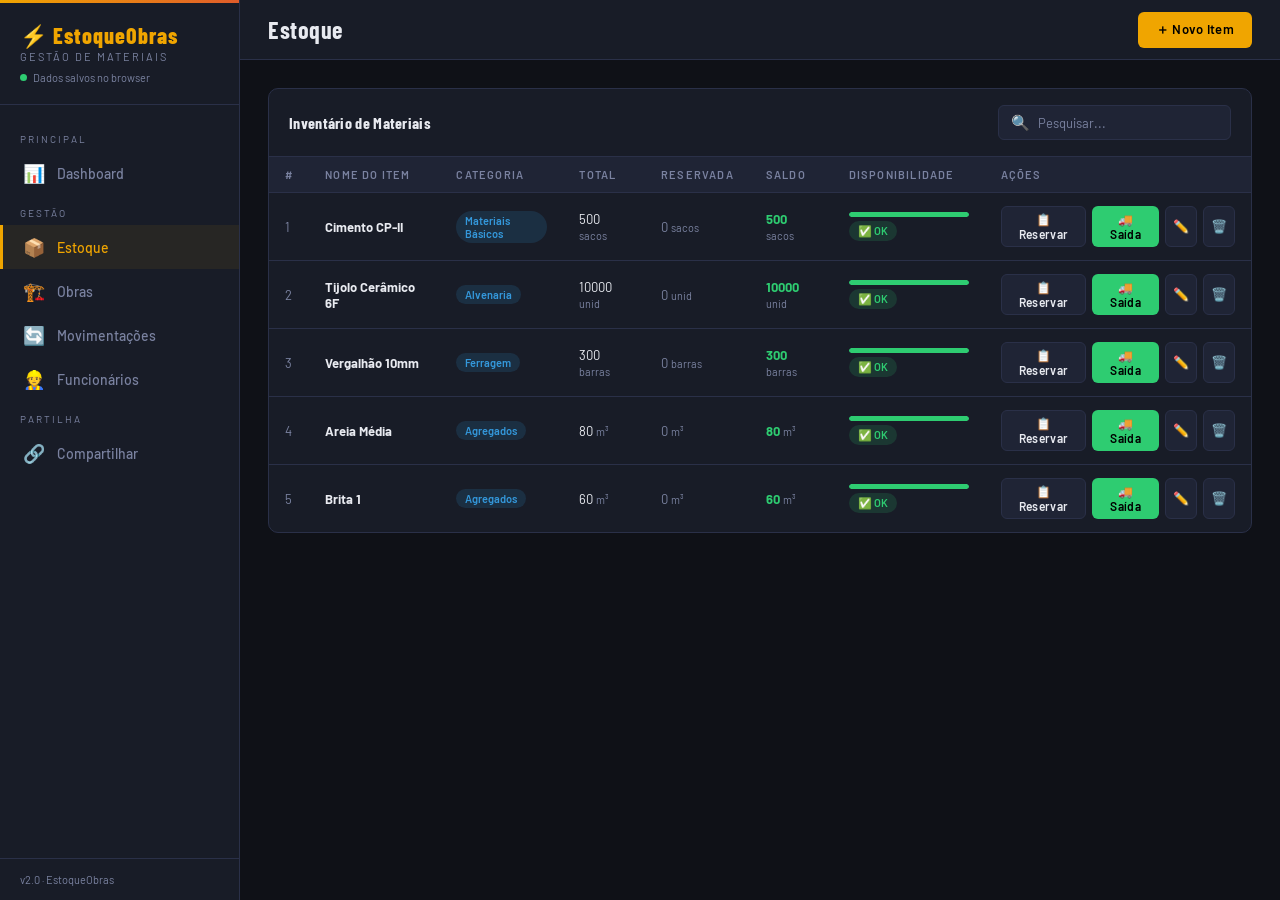
==== index.html @ 6ff1792a "Add files via upload" ====
<!DOCTYPE html>
<html lang="pt-BR">
<head>
  <meta charset="UTF-8"/>
  <meta name="viewport" content="width=device-width, initial-scale=1.0"/>
  <title>EstoqueObras — Gestão de Materiais</title>
  <link rel="stylesheet" href="styles.css"/>
  <style>
    .share-panel {
      background: var(--surface2); border: 1px solid var(--border);
      border-radius: 10px; padding: 20px 22px; margin-bottom: 18px;
      display: flex; align-items: center; gap: 16px; flex-wrap: wrap;
    }
    .share-panel-text { flex: 1; min-width: 200px; }
    .share-panel-title { font-family: var(--fd); font-size: 16px; font-weight: 700; margin-bottom: 4px; }
    .share-panel-sub { font-size: 12px; color: var(--muted); line-height: 1.6; }
    .share-panel-actions { display: flex; gap: 10px; flex-wrap: wrap; }
    #import-input { display: none; }
    .export-box {
      background: #0a0d14; border: 1px solid var(--border); border-radius: 8px;
      padding: 14px 16px; font-family: monospace; font-size: 11px; color: #8be08b;
      max-height: 200px; overflow-y: auto; word-break: break-all;
      line-height: 1.6; user-select: all;
    }
    .modal-wide .modal { width: 600px; }
  </style>
</head>
<body>

<div class="app">

  <!-- SIDEBAR -->
  <aside class="sidebar">
    <div class="logo">
      <div class="logo-title">⚡ EstoqueObras</div>
      <div class="logo-sub">Gestão de Materiais</div>
      <div class="logo-sync">
        <div class="sync-dot"></div>
        <span>Dados salvos no browser</span>
      </div>
    </div>
    <nav>
      <div class="nav-section">Principal</div>
      <a class="nav-item" href="#dashboard"><span class="icon">📊</span> Dashboard</a>
      <div class="nav-section">Gestão</div>
      <a class="nav-item" href="#estoque"><span class="icon">📦</span> Estoque</a>
      <a class="nav-item" href="#obras"><span class="icon">🏗️</span> Obras</a>
      <a class="nav-item" href="#movimentacoes"><span class="icon">🔄</span> Movimentações</a>
      <a class="nav-item" href="#funcionarios"><span class="icon">👷</span> Funcionários</a>
      <div class="nav-section">Partilha</div>
      <a class="nav-item" href="#compartilhar"><span class="icon">🔗</span> Compartilhar</a>
    </nav>
    <div class="sidebar-footer">v2.0 · EstoqueObras</div>
  </aside>

  <!-- MAIN -->
  <div class="main">
    <div class="topbar">
      <div class="page-title" id="topTitle">Estoque</div>
      <div class="topbar-actions" id="topActions"></div>
    </div>
    <div class="content">

      <!-- DASHBOARD -->
      <div class="page" id="page-dashboard">
        <div class="cards-row">
          <div class="card c-yellow">
            <div class="card-label">Itens no Estoque</div>
            <div class="card-value" id="d-itens">0</div>
            <div class="card-sub">tipos de material</div>
            <div class="card-icon">📦</div>
          </div>
          <div class="card c-green">
            <div class="card-label">Obras Ativas</div>
            <div class="card-value" id="d-obras">0</div>
            <div class="card-sub">em andamento</div>
            <div class="card-icon">🏗️</div>
          </div>
          <div class="card c-blue">
            <div class="card-label">Movimentações</div>
            <div class="card-value" id="d-movs">0</div>
            <div class="card-sub">total registadas</div>
            <div class="card-icon">🔄</div>
          </div>
          <div class="card c-red">
            <div class="card-label">Alertas</div>
            <div class="card-value" id="d-alerts">0</div>
            <div class="card-sub">saldo baixo</div>
            <div class="card-icon">⚠️</div>
          </div>
        </div>
        <div class="dash-grid">
          <div class="table-wrap">
            <div class="table-header"><div class="table-title">Últimas Movimentações</div></div>
            <div class="activity-list" id="dash-activity"></div>
          </div>
          <div class="table-wrap">
            <div class="table-header"><div class="table-title">⚠️ Saldo Baixo</div></div>
            <div class="alerts-wrap" style="padding:16px" id="dash-alerts"></div>
          </div>
        </div>
      </div>

      <!-- ESTOQUE -->
      <div class="page" id="page-estoque">
        <div class="table-wrap">
          <div class="table-header">
            <div class="table-title">Inventário de Materiais</div>
            <div class="search-box">
              <span>🔍</span>
              <input type="text" placeholder="Pesquisar..." id="search-estoque" oninput="renderEstoque()"/>
            </div>
          </div>
          <table>
            <thead><tr>
              <th>#</th><th>Nome do Item</th><th>Categoria</th>
              <th>Total</th><th>Reservada</th><th>Saldo</th>
              <th>Disponibilidade</th><th>Ações</th>
            </tr></thead>
            <tbody id="tbody-estoque"></tbody>
          </table>
        </div>
      </div>

      <!-- OBRAS -->
      <div class="page" id="page-obras">
        <div class="table-wrap">
          <div class="table-header"><div class="table-title">Cadastro de Obras</div></div>
          <table>
            <thead><tr><th>#</th><th>Local da Obra</th><th>Responsável</th><th>Status</th><th>Ações</th></tr></thead>
            <tbody id="tbody-obras"></tbody>
          </table>
        </div>
      </div>

      <!-- MOVIMENTAÇÕES -->
      <div class="page" id="page-movimentacoes">
        <div class="table-wrap">
          <div class="table-header">
            <div class="table-title">Histórico de Movimentações</div>
            <div class="search-box">
              <span>🔍</span>
              <input type="text" placeholder="Pesquisar..." id="search-movs" oninput="renderMovs()"/>
            </div>
          </div>
          <table>
            <thead><tr><th>Data</th><th>Item</th><th>Qtd</th><th>Tipo</th><th>Obra</th><th>Funcionário</th></tr></thead>
            <tbody id="tbody-movs"></tbody>
          </table>
        </div>
      </div>

      <!-- FUNCIONÁRIOS -->
      <div class="page" id="page-funcionarios">
        <div class="table-wrap">
          <div class="table-header"><div class="table-title">Cadastro de Funcionários</div></div>
          <table>
            <thead><tr><th>#</th><th>Nome</th><th>Cargo / Função</th><th>Ações</th></tr></thead>
            <tbody id="tbody-funcs"></tbody>
          </table>
        </div>
      </div>

      <!-- COMPARTILHAR -->
      <div class="page" id="page-compartilhar">

        <div class="share-panel">
          <div style="font-size:40px">📤</div>
          <div class="share-panel-text">
            <div class="share-panel-title">Exportar dados para o chefe</div>
            <div class="share-panel-sub">
              Gera um ficheiro .json com todos os dados actuais (itens, obras, movimentações, funcionários).<br>
              Envie ao seu chefe por <strong>WhatsApp, e-mail ou Drive</strong>. Ele importa e fica com os mesmos dados.
            </div>
          </div>
          <div class="share-panel-actions">
            <button class="btn btn-primary" onclick="exportarDados()">⬇️ Exportar .json</button>
            <button class="btn btn-ghost" onclick="verCodigo()">👁️ Ver código</button>
          </div>
        </div>

        <div class="share-panel">
          <div style="font-size:40px">📥</div>
          <div class="share-panel-text">
            <div class="share-panel-title">Importar dados recebidos</div>
            <div class="share-panel-sub">
              Recebeu o ficheiro .json do colega? Clique aqui para carregá-lo.<br>
              <strong style="color:var(--red)">⚠️ Atenção: substitui todos os dados actuais pelo ficheiro importado.</strong>
            </div>
          </div>
          <div class="share-panel-actions">
            <input type="file" id="import-input" accept=".json" onchange="importarDados(event)"/>
            <button class="btn btn-success" onclick="document.getElementById('import-input').click()">⬆️ Importar .json</button>
          </div>
        </div>

        <div class="table-wrap" style="padding:22px">
          <div class="table-title" style="margin-bottom:14px">💡 Como funciona — Explicação simples</div>
          <div style="font-size:13px;color:#b0b8d0;line-height:2">
            <strong style="color:var(--accent)">Por que os dados ficam salvos?</strong><br>
            O sistema guarda tudo no <strong style="color:var(--text)">localStorage do seu browser</strong> — é uma memória interna do Chrome/Edge que nunca apaga sozinha, nem quando fecha o site. Os dados estão seguros enquanto não limpar o histórico do browser.<br><br>
            <strong style="color:var(--accent)">Como partilhar com o chefe?</strong><br>
            1. Você clica em <strong>Exportar .json</strong> → baixa um ficheiro<br>
            2. Envia o ficheiro por WhatsApp ou e-mail ao chefe<br>
            3. O chefe abre o site → vai em <strong>Compartilhar</strong> → clica <strong>Importar .json</strong><br>
            4. Pronto — ele fica com os mesmos dados que você!<br><br>
            <strong style="color:var(--accent)">Quando repetir?</strong><br>
            Sempre que fizer alterações importantes (novos itens, saídas, etc.) e quiser que o chefe veja os dados actualizados.
          </div>
        </div>

      </div>

    </div>
  </div>
</div>

<!-- MODAIS -->

<div class="modal-overlay" id="modal-item">
  <div class="modal">
    <div class="modal-top">
      <div class="modal-title" id="modal-item-title">Novo Item</div>
      <button class="btn-icon" onclick="closeModal('modal-item')">✕</button>
    </div>
    <div class="modal-body">
      <input type="hidden" id="item-id"/>
      <div class="grid-2">
        <div class="form-group"><label class="form-label">Nome do Item *</label><input class="form-control" id="item-nome" placeholder="Ex: Cimento CP-II"/></div>
        <div class="form-group"><label class="form-label">Categoria *</label><input class="form-control" id="item-cat" placeholder="Ex: Materiais Básicos"/></div>
      </div>
      <div class="grid-2">
        <div class="form-group"><label class="form-label">Quantidade Total *</label><input class="form-control" type="number" id="item-qtd" placeholder="0" min="0"/></div>
        <div class="form-group"><label class="form-label">Unidade</label><input class="form-control" id="item-unidade" placeholder="sacos, kg, m²..."/></div>
      </div>
      <div class="form-group"><label class="form-label">Saldo Mínimo (alerta)</label><input class="form-control" type="number" id="item-minimo" placeholder="Ex: 50" min="0"/></div>
    </div>
    <div class="modal-footer">
      <button class="btn btn-ghost" onclick="closeModal('modal-item')">Cancelar</button>
      <button class="btn btn-primary" onclick="saveItem()">💾 Guardar</button>
    </div>
  </div>
</div>

<div class="modal-overlay" id="modal-reserva">
  <div class="modal">
    <div class="modal-top"><div class="modal-title">📋 Reservar Material</div><button class="btn-icon" onclick="closeModal('modal-reserva')">✕</button></div>
    <div class="modal-body">
      <input type="hidden" id="reserva-item-id"/>
      <div class="form-group"><label class="form-label">Item</label><input class="form-control" id="reserva-item-nome" readonly/></div>
      <div class="grid-2">
        <div class="form-group"><label class="form-label">Saldo Disponível</label><input class="form-control" id="reserva-saldo" readonly/></div>
        <div class="form-group"><label class="form-label">Qtd a Reservar *</label><input class="form-control" type="number" id="reserva-qtd" placeholder="0" min="1"/></div>
      </div>
      <div class="form-group"><label class="form-label">Obra *</label><select class="form-control" id="reserva-obra"></select></div>
      <div class="form-group"><label class="form-label">Funcionário *</label><select class="form-control" id="reserva-func"></select></div>
    </div>
    <div class="modal-footer">
      <button class="btn btn-ghost" onclick="closeModal('modal-reserva')">Cancelar</button>
      <button class="btn btn-primary" onclick="confirmarReserva()">📋 Confirmar</button>
    </div>
  </div>
</div>

<div class="modal-overlay" id="modal-saida">
  <div class="modal">
    <div class="modal-top"><div class="modal-title">🚚 Registar Saída</div><button class="btn-icon" onclick="closeModal('modal-saida')">✕</button></div>
    <div class="modal-body">
      <input type="hidden" id="saida-item-id"/>
      <div class="form-group"><label class="form-label">Item</label><input class="form-control" id="saida-item-nome" readonly/></div>
      <div class="grid-2">
        <div class="form-group"><label class="form-label">Total Atual</label><input class="form-control" id="saida-total" readonly/></div>
        <div class="form-group"><label class="form-label">Quantidade de Saída *</label><input class="form-control" type="number" id="saida-qtd" placeholder="0" min="1"/></div>
      </div>
      <div class="form-group"><label class="form-label">Obra *</label><select class="form-control" id="saida-obra"></select></div>
      <div class="form-group"><label class="form-label">Quem Levou *</label><select class="form-control" id="saida-func"></select></div>
    </div>
    <div class="modal-footer">
      <button class="btn btn-ghost" onclick="closeModal('modal-saida')">Cancelar</button>
      <button class="btn btn-success" onclick="confirmarSaida()">🚚 Confirmar Saída</button>
    </div>
  </div>
</div>

<div class="modal-overlay" id="modal-obra">
  <div class="modal">
    <div class="modal-top"><div class="modal-title" id="modal-obra-title">Nova Obra</div><button class="btn-icon" onclick="closeModal('modal-obra')">✕</button></div>
    <div class="modal-body">
      <input type="hidden" id="obra-id"/>
      <div class="form-group"><label class="form-label">Local da Obra *</label><input class="form-control" id="obra-local" placeholder="Endereço completo"/></div>
      <div class="form-group"><label class="form-label">Responsável *</label><input class="form-control" id="obra-resp" placeholder="Nome do responsável"/></div>
      <div class="form-group"><label class="form-label">Status</label>
        <select class="form-control" id="obra-status">
          <option value="Ativa">Ativa</option><option value="Pausada">Pausada</option><option value="Concluída">Concluída</option>
        </select>
      </div>
    </div>
    <div class="modal-footer">
      <button class="btn btn-ghost" onclick="closeModal('modal-obra')">Cancelar</button>
      <button class="btn btn-primary" onclick="saveObra()">💾 Guardar</button>
    </div>
  </div>
</div>

<div class="modal-overlay" id="modal-func">
  <div class="modal">
    <div class="modal-top"><div class="modal-title" id="modal-func-title">Novo Funcionário</div><button class="btn-icon" onclick="closeModal('modal-func')">✕</button></div>
    <div class="modal-body">
      <input type="hidden" id="func-id"/>
      <div class="form-group"><label class="form-label">Nome *</label><input class="form-control" id="func-nome" placeholder="Nome completo"/></div>
      <div class="form-group"><label class="form-label">Cargo / Função</label><input class="form-control" id="func-cargo" placeholder="Ex: Motorista, Encarregado..."/></div>
    </div>
    <div class="modal-footer">
      <button class="btn btn-ghost" onclick="closeModal('modal-func')">Cancelar</button>
      <button class="btn btn-primary" onclick="saveFunc()">💾 Guardar</button>
    </div>
  </div>
</div>

<div class="modal-overlay modal-wide" id="modal-export">
  <div class="modal">
    <div class="modal-top"><div class="modal-title">📋 Código dos seus dados</div><button class="btn-icon" onclick="closeModal('modal-export')">✕</button></div>
    <div class="modal-body">
      <p style="font-size:13px;color:var(--muted)">Selecione tudo (Ctrl+A dentro da caixa), copie e envie ao colega. Ele vai em Compartilhar → Importar e cola o texto.</p>
      <div class="export-box" id="export-box"></div>
    </div>
    <div class="modal-footer">
      <button class="btn btn-ghost" onclick="closeModal('modal-export')">Fechar</button>
      <button class="btn btn-primary" onclick="copiarExport()">📋 Copiar tudo</button>
    </div>
  </div>
</div>

<div class="toast-wrap" id="toast-wrap"></div>

<script>
// ═══════════════════════════════════════════
//  STORAGE — localStorage puro, sem API Key
// ═══════════════════════════════════════════
const K = { e:'eo2_estoque', o:'eo2_obras', m:'eo2_movs', f:'eo2_funcs' };
const ld = k => { try { return JSON.parse(localStorage.getItem(k)) || []; } catch { return []; } };
const sv = (k,v) => localStorage.setItem(k, JSON.stringify(v));
const genId = () => Date.now().toString(36) + Math.random().toString(36).slice(2,5);

function getAll() { return { estoque:ld(K.e), obras:ld(K.o), movs:ld(K.m), funcs:ld(K.f) }; }
function setAll(d) { sv(K.e,d.estoque); sv(K.o,d.obras); sv(K.m,d.movs); sv(K.f,d.funcs); }

// ── Dados de exemplo na primeira vez ──
(function seed() {
  if (!ld(K.e).length) sv(K.e, [
    {id:genId(),nome:'Cimento CP-II',      categoria:'Materiais Básicos',total:500,  reservada:0,unidade:'sacos', minimo:50 },
    {id:genId(),nome:'Tijolo Cerâmico 6F', categoria:'Alvenaria',        total:10000,reservada:0,unidade:'unid',  minimo:500},
    {id:genId(),nome:'Vergalhão 10mm',     categoria:'Ferragem',         total:300,  reservada:0,unidade:'barras',minimo:30 },
    {id:genId(),nome:'Areia Média',        categoria:'Agregados',        total:80,   reservada:0,unidade:'m³',   minimo:10 },
    {id:genId(),nome:'Brita 1',            categoria:'Agregados',        total:60,   reservada:0,unidade:'m³',   minimo:10 },
  ]);
  if (!ld(K.o).length) sv(K.o, [
    {id:genId(),local:'Obra Central – Rua das Flores, 123',  responsavel:'João Silva',    status:'Ativa'  },
    {id:genId(),local:'Condomínio Bela Vista – Lote 7',      responsavel:'Maria Oliveira',status:'Ativa'  },
    {id:genId(),local:'Reforma Comercial – Av. Brasil, 450', responsavel:'Carlos Mendes', status:'Pausada'},
  ]);
  if (!ld(K.f).length) sv(K.f, [
    {id:genId(),nome:'João Silva',    cargo:'Gestor de Obras'},
    {id:genId(),nome:'Maria Oliveira',cargo:'Engenheira Civil'},
    {id:genId(),nome:'Carlos Mendes', cargo:'Encarregado'    },
    {id:genId(),nome:'Pedro Alves',   cargo:'Motorista'      },
    {id:genId(),nome:'Fernanda Costa',cargo:'Almoxarife'     },
  ]);
})();

// ═══════════════════════════════════════════
//  EXPORT / IMPORT
// ═══════════════════════════════════════════
function exportarDados() {
  const blob = new Blob([JSON.stringify(getAll(),null,2)], {type:'application/json'});
  const a = Object.assign(document.createElement('a'), {
    href: URL.createObjectURL(blob),
    download: 'estoque_' + new Date().toISOString().slice(0,10) + '.json'
  });
  a.click(); URL.revokeObjectURL(a.href);
  toast('✅ Ficheiro exportado! Envie ao seu chefe.');
}
function verCodigo() {
  document.getElementById('export-box').textContent = JSON.stringify(getAll(),null,2);
  openModal('modal-export');
}
function copiarExport() {
  navigator.clipboard.writeText(document.getElementById('export-box').textContent)
    .then(() => toast('📋 Copiado!'));
}
function importarDados(ev) {
  const file = ev.target.files[0]; if (!file) return;
  const r = new FileReader();
  r.onload = e => {
    try {
      const d = JSON.parse(e.target.result);
      if (!d.estoque||!d.obras||!d.movs||!d.funcs) throw new Error();
      if (!confirm(`Importar?\n• ${d.estoque.length} itens\n• ${d.obras.length} obras\n• ${d.movs.length} movimentações\n• ${d.funcs.length} funcionários\n\nIsso substitui os seus dados actuais.`)) return;
      setAll(d); renderPage(getCurrentPage());
      toast('✅ Dados importados com sucesso!');
    } catch { toast('❌ Ficheiro inválido.','error'); }
    ev.target.value = '';
  };
  r.readAsText(file);
}

// ═══════════════════════════════════════════
//  NAVEGAÇÃO POR HASH
// ═══════════════════════════════════════════
const PAGES = ['dashboard','estoque','obras','movimentacoes','funcionarios','compartilhar'];
const TITLES = {dashboard:'Dashboard',estoque:'Estoque',obras:'Obras',movimentacoes:'Movimentações',funcionarios:'Funcionários',compartilhar:'Compartilhar'};
const ACTIONS = {
  estoque:       `<button class="btn btn-primary" onclick="openNewItem()">＋ Novo Item</button>`,
  obras:         `<button class="btn btn-primary" onclick="openNewObra()">＋ Nova Obra</button>`,
  funcionarios:  `<button class="btn btn-primary" onclick="openNewFunc()">＋ Novo Funcionário</button>`,
  movimentacoes: `<button class="btn btn-ghost" onclick="openNewSaidaGeral()">🚚 Nova Saída</button>`,
};

function getCurrentPage() {
  const h = location.hash.replace('#','').toLowerCase();
  return PAGES.includes(h) ? h : 'estoque';
}
function applyPage(p) {
  document.querySelectorAll('.page').forEach(el => el.classList.remove('active'));
  document.querySelectorAll('.nav-item').forEach(el => el.classList.remove('active'));
  document.getElementById('page-'+p)?.classList.add('active');
  document.querySelector(`.nav-item[href="#${p}"]`)?.classList.add('active');
  document.getElementById('topTitle').textContent = TITLES[p]||p;
  document.getElementById('topActions').innerHTML = ACTIONS[p]||'';
  renderPage(p);
}
window.addEventListener('hashchange', () => applyPage(getCurrentPage()));

function renderPage(p) {
  if (p==='dashboard')    renderDashboard();
  if (p==='estoque')      renderEstoque();
  if (p==='obras')        renderObras();
  if (p==='movimentacoes')renderMovs();
  if (p==='funcionarios') renderFuncs();
}

// ═══════════════════════════════════════════
//  DASHBOARD
// ═══════════════════════════════════════════
function renderDashboard() {
  const {estoque,obras,movs} = getAll();
  document.getElementById('d-itens').textContent  = estoque.length;
  document.getElementById('d-obras').textContent  = obras.filter(o=>o.status==='Ativa').length;
  document.getElementById('d-movs').textContent   = movs.length;
  const low = estoque.filter(i=>i.minimo>0&&(i.total-i.reservada)<=i.minimo);
  document.getElementById('d-alerts').textContent = low.length;

  document.getElementById('dash-activity').innerHTML = !movs.length
    ? '<div style="padding:24px;text-align:center;color:var(--muted)">Sem movimentações ainda</div>'
    : [...movs].reverse().slice(0,8).map(v=>`<div class="activity-item">
        <div class="activity-dot" style="background:${v.tipo==='Saída'?'var(--red)':'var(--blue)'}"></div>
        <div><div class="activity-text"><strong>${v.tipo}</strong> · ${v.item} · <strong>${v.qtd}</strong> ${v.unidade||''}${v.obra?' → '+v.obra:''}</div>
        <div class="activity-date">${v.func?v.func+' · ':''}${fmtDate(v.data)}</div></div>
      </div>`).join('');

  document.getElementById('dash-alerts').innerHTML = !low.length
    ? '<div style="color:var(--green);font-size:13px">✅ Todos os itens com saldo adequado</div>'
    : low.map(i=>`<div class="alert-item"><div style="font-size:20px">⚠️</div>
        <div class="alert-text"><strong>${i.nome}</strong><br>
        <span style="color:var(--muted);font-size:11px">Saldo: ${i.total-i.reservada} ${i.unidade||''} | Mínimo: ${i.minimo}</span></div>
        <div class="alert-qty">${i.total-i.reservada}</div></div>`).join('');
}

// ═══════════════════════════════════════════
//  ESTOQUE
// ═══════════════════════════════════════════
function renderEstoque() {
  const q = (document.getElementById('search-estoque').value||'').toLowerCase();
  const list = ld(K.e).filter(i=>!q||i.nome.toLowerCase().includes(q)||i.categoria.toLowerCase().includes(q));
  const t = document.getElementById('tbody-estoque');
  if (!list.length) { t.innerHTML='<tr class="empty-row"><td colspan="8">Nenhum item encontrado</td></tr>'; return; }
  t.innerHTML = list.map((item,idx)=>{
    const s=item.total-item.reservada, pct=item.total>0?Math.max(0,Math.min(100,s/item.total*100)):0;
    const bc=pct>50?'var(--green)':pct>20?'var(--accent)':'var(--red)';
    const badge=s<=0?'<span class="badge badge-red">⛔ Esgotado</span>':
                 (item.minimo>0&&s<=item.minimo)?'<span class="badge badge-yellow">⚠️ Baixo</span>':
                 '<span class="badge badge-green">✅ OK</span>';
    return `<tr>
      <td style="color:var(--muted)">${idx+1}</td>
      <td><strong>${item.nome}</strong></td>
      <td><span class="badge badge-blue">${item.categoria}</span></td>
      <td>${item.total} <small style="color:var(--muted)">${item.unidade||''}</small></td>
      <td style="color:${item.reservada>0?'var(--accent)':'var(--muted)'}">${item.reservada} <small>${item.unidade||''}</small></td>
      <td><strong style="color:${bc}">${s}</strong> <small style="color:var(--muted)">${item.unidade||''}</small></td>
      <td><div class="saldo-bar"><div class="saldo-bar-track"><div class="saldo-bar-fill" style="width:${pct}%;background:${bc}"></div></div>
        <div class="saldo-bar-text">${badge}</div></div></td>
      <td><div class="actions-cell">
        <button class="btn btn-sm btn-ghost"  onclick="openReserva('${item.id}')">📋 Reservar</button>
        <button class="btn btn-sm btn-success" onclick="openSaida('${item.id}')">🚚 Saída</button>
        <button class="btn-icon" style="font-size:13px" onclick="openEditItem('${item.id}')">✏️</button>
        <button class="btn-icon" style="font-size:13px" onclick="deleteItem('${item.id}')">🗑️</button>
      </div></td></tr>`;
  }).join('');
}
function openNewItem() {
  ['item-id','item-nome','item-cat','item-qtd','item-unidade','item-minimo'].forEach(x=>document.getElementById(x).value='');
  document.getElementById('modal-item-title').textContent='Novo Item'; openModal('modal-item');
}
function openEditItem(id) {
  const i=ld(K.e).find(x=>x.id===id); if(!i) return;
  document.getElementById('item-id').value=id; document.getElementById('item-nome').value=i.nome;
  document.getElementById('item-cat').value=i.categoria; document.getElementById('item-qtd').value=i.total;
  document.getElementById('item-unidade').value=i.unidade||''; document.getElementById('item-minimo').value=i.minimo||'';
  document.getElementById('modal-item-title').textContent='Editar Item'; openModal('modal-item');
}
function saveItem() {
  const id=document.getElementById('item-id').value, nome=document.getElementById('item-nome').value.trim();
  const cat=document.getElementById('item-cat').value.trim(), total=parseInt(document.getElementById('item-qtd').value)||0;
  const unidade=document.getElementById('item-unidade').value.trim(), minimo=parseInt(document.getElementById('item-minimo').value)||0;
  if(!nome||!cat||total<0){toast('Preencha todos os campos','error');return;}
  let list=ld(K.e);
  if(id){list=list.map(x=>x.id===id?{...x,nome,categoria:cat,total,unidade,minimo}:x);toast('Item atualizado!');}
  else{list.push({id:genId(),nome,categoria:cat,total,reservada:0,unidade,minimo});toast('Item adicionado!');}
  sv(K.e,list); closeModal('modal-item'); renderEstoque(); renderDashboard();
}
function deleteItem(id) {
  if(!confirm('Eliminar este item?')) return;
  sv(K.e,ld(K.e).filter(x=>x.id!==id)); renderEstoque(); renderDashboard(); toast('Item removido');
}

// ── Reserva ──
function openReserva(id) {
  const i=ld(K.e).find(x=>x.id===id); if(!i) return;
  document.getElementById('reserva-item-id').value=id;
  document.getElementById('reserva-item-nome').value=i.nome;
  document.getElementById('reserva-saldo').value=(i.total-i.reservada)+' '+(i.unidade||'');
  document.getElementById('reserva-qtd').value='';
  fillSel('reserva-obra',ld(K.o).filter(o=>o.status==='Ativa'),'local');
  fillSel('reserva-func',ld(K.f),'nome'); openModal('modal-reserva');
}
function confirmarReserva() {
  const id=document.getElementById('reserva-item-id').value;
  const qtd=parseInt(document.getElementById('reserva-qtd').value)||0;
  const obra=document.getElementById('reserva-obra').value, func=document.getElementById('reserva-func').value;
  if(qtd<=0||!obra||!func){toast('Preencha todos os campos','error');return;}
  let list=ld(K.e); const i=list.find(x=>x.id===id);
  if(qtd>(i.total-i.reservada)){toast('Quantidade maior que o saldo!','error');return;}
  i.reservada+=qtd; sv(K.e,list);
  logMov({item:i.nome,qtd,tipo:'Reserva',obra,func,unidade:i.unidade});
  closeModal('modal-reserva'); renderEstoque(); renderDashboard();
  toast(`✅ Reserva de ${qtd} ${i.unidade||''} registada!`);
}

// ── Saída ──
function openSaida(id) {
  const i=ld(K.e).find(x=>x.id===id); if(!i) return;
  document.getElementById('saida-item-id').value=id;
  document.getElementById('saida-item-nome').value=i.nome;
  document.getElementById('saida-total').value=i.total+' '+(i.unidade||'');
  document.getElementById('saida-qtd').value='';
  fillSel('saida-obra',ld(K.o).filter(o=>o.status==='Ativa'),'local');
  fillSel('saida-func',ld(K.f),'nome'); openModal('modal-saida');
}
function openNewSaidaGeral() {
  const e=ld(K.e).filter(i=>(i.total-i.reservada)>0);
  if(!e.length){toast('Não há itens com saldo','error');return;} openSaida(e[0].id);
}
function confirmarSaida() {
  const id=document.getElementById('saida-item-id').value;
  const qtd=parseInt(document.getElementById('saida-qtd').value)||0;
  const obra=document.getElementById('saida-obra').value, func=document.getElementById('saida-func').value;
  if(qtd<=0||!obra||!func){toast('Preencha todos os campos','error');return;}
  let list=ld(K.e); const i=list.find(x=>x.id===id);
  if(qtd>i.total){toast('Quantidade maior que o total físico!','error');return;}
  i.total-=qtd; i.reservada=Math.max(0,i.reservada-qtd); sv(K.e,list);
  logMov({item:i.nome,qtd,tipo:'Saída',obra,func,unidade:i.unidade});
  closeModal('modal-saida'); renderEstoque(); renderDashboard();
  toast(`🚚 Saída de ${qtd} ${i.unidade||''} confirmada!`);
}

// ═══════════════════════════════════════════
//  OBRAS
// ═══════════════════════════════════════════
function renderObras() {
  const list=ld(K.o), t=document.getElementById('tbody-obras');
  if(!list.length){t.innerHTML='<tr class="empty-row"><td colspan="5">Nenhuma obra cadastrada</td></tr>';return;}
  t.innerHTML=list.map((o,i)=>{
    const b=o.status==='Ativa'?'badge-green':o.status==='Pausada'?'badge-yellow':'badge-red';
    return `<tr><td style="color:var(--muted)">${i+1}</td><td><strong>${o.local}</strong></td><td>${o.responsavel}</td>
      <td><span class="badge ${b}">${o.status}</span></td>
      <td><div class="actions-cell">
        <button class="btn-icon" style="font-size:13px" onclick="openEditObra('${o.id}')">✏️</button>
        <button class="btn-icon" style="font-size:13px" onclick="deleteObra('${o.id}')">🗑️</button>
      </div></td></tr>`;
  }).join('');
}
function openNewObra(){
  ['obra-id','obra-local','obra-resp'].forEach(x=>document.getElementById(x).value='');
  document.getElementById('obra-status').value='Ativa';
  document.getElementById('modal-obra-title').textContent='Nova Obra'; openModal('modal-obra');
}
function openEditObra(id){
  const o=ld(K.o).find(x=>x.id===id); if(!o) return;
  document.getElementById('obra-id').value=id; document.getElementById('obra-local').value=o.local;
  document.getElementById('obra-resp').value=o.responsavel; document.getElementById('obra-status').value=o.status;
  document.getElementById('modal-obra-title').textContent='Editar Obra'; openModal('modal-obra');
}
function saveObra(){
  const id=document.getElementById('obra-id').value, local=document.getElementById('obra-local').value.trim();
  const resp=document.getElementById('obra-resp').value.trim(), status=document.getElementById('obra-status').value;
  if(!local||!resp){toast('Preencha todos os campos','error');return;}
  let list=ld(K.o);
  if(id){list=list.map(x=>x.id===id?{...x,local,responsavel:resp,status}:x);toast('Obra atualizada!');}
  else{list.push({id:genId(),local,responsavel:resp,status});toast('Obra cadastrada!');}
  sv(K.o,list); closeModal('modal-obra'); renderObras();
}
function deleteObra(id){
  if(!confirm('Eliminar esta obra?')) return;
  sv(K.o,ld(K.o).filter(x=>x.id!==id)); renderObras(); toast('Obra removida');
}

// ═══════════════════════════════════════════
//  MOVIMENTAÇÕES
// ═══════════════════════════════════════════
function logMov(m){
  const list=ld(K.m);
  list.push({id:genId(),data:new Date().toISOString(),item:m.item,qtd:m.qtd,tipo:m.tipo,obra:m.obra,func:m.func,unidade:m.unidade||''});
  sv(K.m,list);
}
function renderMovs(){
  const q=(document.getElementById('search-movs').value||'').toLowerCase();
  const list=[...ld(K.m)].reverse().filter(m=>!q||m.item.toLowerCase().includes(q)||(m.obra||'').toLowerCase().includes(q)||(m.func||'').toLowerCase().includes(q));
  const t=document.getElementById('tbody-movs');
  if(!list.length){t.innerHTML='<tr class="empty-row"><td colspan="6">Nenhuma movimentação registada</td></tr>';return;}
  t.innerHTML=list.map(m=>`<tr>
    <td>${fmtDate(m.data)}</td><td><strong>${m.item}</strong></td>
    <td>${m.qtd} <small style="color:var(--muted)">${m.unidade||''}</small></td>
    <td><span class="badge ${m.tipo==='Saída'?'badge-red':'badge-blue'}">${m.tipo}</span></td>
    <td>${m.obra||'—'}</td><td>${m.func||'—'}</td>
  </tr>`).join('');
}

// ═══════════════════════════════════════════
//  FUNCIONÁRIOS
// ═══════════════════════════════════════════
function renderFuncs(){
  const list=ld(K.f), t=document.getElementById('tbody-funcs');
  if(!list.length){t.innerHTML='<tr class="empty-row"><td colspan="4">Nenhum funcionário cadastrado</td></tr>';return;}
  t.innerHTML=list.map((f,i)=>`<tr>
    <td style="color:var(--muted)">${i+1}</td><td><strong>${f.nome}</strong></td><td>${f.cargo||'—'}</td>
    <td><div class="actions-cell">
      <button class="btn-icon" style="font-size:13px" onclick="openEditFunc('${f.id}')">✏️</button>
      <button class="btn-icon" style="font-size:13px" onclick="deleteFunc('${f.id}')">🗑️</button>
    </div></td></tr>`).join('');
}
function openNewFunc(){
  ['func-id','func-nome','func-cargo'].forEach(x=>document.getElementById(x).value='');
  document.getElementById('modal-func-title').textContent='Novo Funcionário'; openModal('modal-func');
}
function openEditFunc(id){
  const f=ld(K.f).find(x=>x.id===id); if(!f) return;
  document.getElementById('func-id').value=id; document.getElementById('func-nome').value=f.nome;
  document.getElementById('func-cargo').value=f.cargo||'';
  document.getElementById('modal-func-title').textContent='Editar Funcionário'; openModal('modal-func');
}
function saveFunc(){
  const id=document.getElementById('func-id').value, nome=document.getElementById('func-nome').value.trim();
  const cargo=document.getElementById('func-cargo').value.trim();
  if(!nome){toast('Informe o nome','error');return;}
  let list=ld(K.f);
  if(id){list=list.map(x=>x.id===id?{...x,nome,cargo}:x);toast('Funcionário atualizado!');}
  else{list.push({id:genId(),nome,cargo});toast('Funcionário cadastrado!');}
  sv(K.f,list); closeModal('modal-func'); renderFuncs();
}
function deleteFunc(id){
  if(!confirm('Eliminar este funcionário?')) return;
  sv(K.f,ld(K.f).filter(x=>x.id!==id)); renderFuncs(); toast('Funcionário removido');
}

// ═══════════════════════════════════════════
//  UTILS
// ═══════════════════════════════════════════
const openModal  = id => document.getElementById(id).classList.add('open');
const closeModal = id => document.getElementById(id).classList.remove('open');
document.querySelectorAll('.modal-overlay').forEach(el=>el.addEventListener('click',e=>{if(e.target===el)el.classList.remove('open');}));
function fillSel(id,items,key){document.getElementById(id).innerHTML=items.map(i=>`<option value="${i[key]}">${i[key]}</option>`).join('');}
function fmtDate(iso){const d=new Date(iso);return d.toLocaleDateString('pt-BR')+' '+d.toLocaleTimeString('pt-BR',{hour:'2-digit',minute:'2-digit'});}
function toast(msg,type='success'){
  const w=document.getElementById('toast-wrap'),t=document.createElement('div');
  t.className=`toast ${type}`;t.innerHTML=`<span>${type==='success'?'✅':'❌'}</span> ${msg}`;
  w.appendChild(t);setTimeout(()=>t.remove(),4000);
}

// ── INIT ──
applyPage(getCurrentPage());
</script>
</body>
</html>
---- styles.css ----
/* ═══════════════════════════════════════════
   EstoqueObras — styles.css
   ═══════════════════════════════════════════ */

@import url('https://fonts.googleapis.com/css2?family=Barlow+Condensed:wght@400;600;700;800&family=Barlow:wght@300;400;500;600&display=swap');

:root {
  --bg:       #0f1117;
  --surface:  #181c27;
  --surface2: #1f2435;
  --border:   #2a3048;
  --accent:   #f0a500;
  --accent2:  #e05c2a;
  --green:    #2ecc71;
  --red:      #e74c3c;
  --blue:     #3498db;
  --purple:   #9b59b6;
  --text:     #e8eaf0;
  --muted:    #7a82a0;
  --fd: 'Barlow Condensed', sans-serif;
  --fb: 'Barlow', sans-serif;
}

*, *::before, *::after { box-sizing: border-box; margin: 0; padding: 0; }
html, body { height: 100%; background: var(--bg); color: var(--text); font-family: var(--fb); font-size: 15px; overflow: hidden; }

/* ══ SETUP SCREEN ══ */
#setup-screen {
  position: fixed; inset: 0; background: var(--bg);
  display: flex; align-items: center; justify-content: center;
  z-index: 9999; flex-direction: column; gap: 0;
}
.setup-box {
  background: var(--surface); border: 1px solid var(--border);
  border-radius: 16px; width: 520px; max-width: 96vw;
  overflow: hidden; box-shadow: 0 40px 100px rgba(0,0,0,.6);
}
.setup-top {
  background: linear-gradient(135deg, #1a2040, #0f1117);
  padding: 36px 36px 28px; border-bottom: 1px solid var(--border);
  position: relative; overflow: hidden;
}
.setup-top::before {
  content: ''; position: absolute; top: 0; left: 0; right: 0; height: 3px;
  background: linear-gradient(90deg, var(--accent), var(--accent2));
}
.setup-logo { font-family: var(--fd); font-size: 28px; font-weight: 800; color: var(--accent); }
.setup-title { font-family: var(--fd); font-size: 20px; font-weight: 700; margin-top: 18px; }
.setup-desc  { font-size: 13px; color: var(--muted); margin-top: 6px; line-height: 1.6; }
.setup-body  { padding: 28px 36px; display: flex; flex-direction: column; gap: 18px; }
.setup-steps { display: flex; flex-direction: column; gap: 10px; margin-bottom: 4px; }
.setup-step  {
  background: var(--surface2); border: 1px solid var(--border);
  border-radius: 8px; padding: 12px 16px;
  display: flex; gap: 14px; align-items: flex-start;
}
.setup-step-num {
  background: var(--accent); color: #000;
  font-family: var(--fd); font-size: 15px; font-weight: 800;
  width: 26px; height: 26px; border-radius: 50%;
  display: flex; align-items: center; justify-content: center; flex-shrink: 0;
}
.setup-step-text { font-size: 13px; line-height: 1.5; color: #b0b8d0; }
.setup-step-text a { color: var(--accent); text-decoration: none; }
.setup-step-text a:hover { text-decoration: underline; }
.setup-step-text code {
  background: rgba(240,165,0,.12); color: var(--accent);
  padding: 1px 6px; border-radius: 3px; font-size: 12px;
}
.setup-footer { padding: 20px 36px 28px; border-top: 1px solid var(--border); }

/* ══ LAYOUT ══ */
.app { display: flex; height: 100vh; }

.sidebar {
  width: 240px; flex-shrink: 0; background: var(--surface);
  border-right: 1px solid var(--border);
  display: flex; flex-direction: column; position: relative; overflow: hidden;
}
.sidebar::before {
  content: ''; position: absolute; top: 0; left: 0; right: 0; height: 3px;
  background: linear-gradient(90deg, var(--accent), var(--accent2));
}
.logo { padding: 24px 20px 20px; border-bottom: 1px solid var(--border); }
.logo-title { font-family: var(--fd); font-size: 22px; font-weight: 800; letter-spacing: 1px; color: var(--accent); line-height: 1; }
.logo-sub   { font-size: 11px; color: var(--muted); margin-top: 4px; letter-spacing: 2px; text-transform: uppercase; }
.logo-sync  { margin-top: 8px; display: flex; align-items: center; gap: 6px; font-size: 11px; color: var(--muted); }
.sync-dot   { width: 7px; height: 7px; border-radius: 50%; background: var(--green); animation: pulse 2s infinite; }
@keyframes pulse { 0%,100%{opacity:1} 50%{opacity:.4} }

nav { flex: 1; padding: 16px 0; }
.nav-section { font-size: 10px; letter-spacing: 2px; text-transform: uppercase; color: var(--muted); padding: 12px 20px 6px; }
.nav-item {
  display: flex; align-items: center; gap: 12px;
  padding: 11px 20px; cursor: pointer; font-size: 14px; font-weight: 500;
  color: var(--muted); transition: all .18s;
  border-left: 3px solid transparent; user-select: none;
  text-decoration: none;
}
.nav-item:hover  { color: var(--text); background: var(--surface2); }
.nav-item.active { color: var(--accent); border-left-color: var(--accent); background: rgba(240,165,0,.07); }
.nav-item .icon  { font-size: 18px; width: 22px; text-align: center; }
.sidebar-footer { padding: 14px 20px; border-top: 1px solid var(--border); font-size: 11px; color: var(--muted); display: flex; flex-direction: column; gap: 6px; }
.sidebar-config-btn {
  display: flex; align-items: center; gap: 7px; font-size: 12px; color: var(--muted);
  cursor: pointer; padding: 5px 0; transition: color .15s;
}
.sidebar-config-btn:hover { color: var(--accent); }

.main  { flex: 1; display: flex; flex-direction: column; overflow: hidden; }
.topbar {
  height: 60px; background: var(--surface); border-bottom: 1px solid var(--border);
  display: flex; align-items: center; justify-content: space-between;
  padding: 0 28px; flex-shrink: 0;
}
.page-title    { font-family: var(--fd); font-size: 24px; font-weight: 700; letter-spacing: .5px; }
.topbar-actions { display: flex; gap: 10px; align-items: center; }
.sync-status   { font-size: 12px; color: var(--muted); display: flex; align-items: center; gap: 6px; }
.content { flex: 1; overflow-y: auto; padding: 28px; }

/* ══ LOADING OVERLAY ══ */
.loading-overlay {
  position: fixed; inset: 0; background: rgba(15,17,23,.8);
  display: flex; align-items: center; justify-content: center;
  z-index: 500; opacity: 0; pointer-events: none; transition: opacity .2s;
}
.loading-overlay.show { opacity: 1; pointer-events: all; }
.loading-spinner {
  width: 40px; height: 40px; border: 3px solid var(--border);
  border-top-color: var(--accent); border-radius: 50%;
  animation: spin .8s linear infinite;
}
@keyframes spin { to { transform: rotate(360deg); } }

/* ══ BUTTONS ══ */
.btn {
  display: inline-flex; align-items: center; gap: 7px;
  padding: 9px 18px; border-radius: 6px; border: none;
  font-family: var(--fb); font-size: 13px; font-weight: 600;
  cursor: pointer; transition: all .15s; letter-spacing: .3px;
}
.btn-primary { background: var(--accent); color: #000; }
.btn-primary:hover { background: #ffc233; }
.btn-danger  { background: var(--red); color: #fff; }
.btn-danger:hover  { background: #c0392b; }
.btn-success { background: var(--green); color: #000; }
.btn-success:hover { background: #27ae60; }
.btn-ghost   { background: var(--surface2); color: var(--text); border: 1px solid var(--border); }
.btn-ghost:hover   { background: var(--border); }
.btn-sm   { padding: 5px 12px; font-size: 12px; }
.btn-icon {
  padding: 7px; border-radius: 6px; background: var(--surface2);
  border: 1px solid var(--border); cursor: pointer; color: var(--muted);
  font-size: 16px; transition: all .15s;
}
.btn-icon:hover { color: var(--text); background: var(--border); }
.btn:disabled { opacity: .5; cursor: not-allowed; }

/* ══ CARDS ══ */
.cards-row { display: grid; grid-template-columns: repeat(4, 1fr); gap: 16px; margin-bottom: 28px; }
.card {
  background: var(--surface); border: 1px solid var(--border);
  border-radius: 10px; padding: 20px; position: relative; overflow: hidden;
}
.card::after { content: ''; position: absolute; top: 0; left: 0; right: 0; height: 3px; }
.card.c-yellow::after { background: var(--accent); }
.card.c-green::after  { background: var(--green); }
.card.c-red::after    { background: var(--red); }
.card.c-blue::after   { background: var(--blue); }
.card-label { font-size: 11px; text-transform: uppercase; letter-spacing: 1.5px; color: var(--muted); margin-bottom: 8px; }
.card-value { font-family: var(--fd); font-size: 42px; font-weight: 800; line-height: 1; }
.card-sub   { font-size: 12px; color: var(--muted); margin-top: 6px; }
.card-icon  { position: absolute; right: 18px; top: 50%; transform: translateY(-50%); font-size: 36px; opacity: .12; }

/* ══ TABLES ══ */
.table-wrap { background: var(--surface); border: 1px solid var(--border); border-radius: 10px; overflow: hidden; }
.table-header {
  display: flex; align-items: center; justify-content: space-between;
  padding: 16px 20px; border-bottom: 1px solid var(--border);
}
.table-title { font-family: var(--fd); font-size: 16px; font-weight: 700; letter-spacing: .3px; }
.search-box {
  display: flex; align-items: center; gap: 8px;
  background: var(--surface2); border: 1px solid var(--border);
  border-radius: 6px; padding: 7px 12px;
}
.search-box input {
  background: none; border: none; outline: none;
  color: var(--text); font-size: 13px; font-family: var(--fb); width: 180px;
}
.search-box input::placeholder { color: var(--muted); }

table { width: 100%; border-collapse: collapse; }
thead { background: var(--surface2); }
th { padding: 11px 16px; text-align: left; font-size: 11px; font-weight: 600; text-transform: uppercase; letter-spacing: 1.2px; color: var(--muted); white-space: nowrap; }
td { padding: 13px 16px; font-size: 13px; border-top: 1px solid var(--border); vertical-align: middle; }
tbody tr { transition: background .12s; }
tbody tr:hover { background: rgba(255,255,255,.025); }
.empty-row td { text-align: center; color: var(--muted); font-style: italic; padding: 40px; }

/* ══ BADGES ══ */
.badge { display: inline-flex; align-items: center; gap: 5px; padding: 3px 9px; border-radius: 20px; font-size: 11px; font-weight: 600; }
.badge-green  { background: rgba(46,204,113,.15);  color: var(--green); }
.badge-red    { background: rgba(231,76,60,.15);   color: var(--red); }
.badge-yellow { background: rgba(240,165,0,.15);   color: var(--accent); }
.badge-blue   { background: rgba(52,152,219,.15);  color: var(--blue); }
.badge-purple { background: rgba(155,89,182,.15);  color: var(--purple); }

/* ══ MODALS ══ */
.modal-overlay {
  position: fixed; inset: 0; background: rgba(0,0,0,.65);
  display: flex; align-items: center; justify-content: center;
  z-index: 100; opacity: 0; pointer-events: none; transition: opacity .2s;
}
.modal-overlay.open { opacity: 1; pointer-events: all; }
.modal {
  background: var(--surface); border: 1px solid var(--border);
  border-radius: 14px; width: 480px; max-width: 94vw; max-height: 90vh; overflow-y: auto;
  transform: scale(.95) translateY(10px); transition: transform .2s;
  box-shadow: 0 30px 80px rgba(0,0,0,.5);
}
.modal-overlay.open .modal { transform: scale(1) translateY(0); }
.modal-top {
  padding: 22px 24px 18px; border-bottom: 1px solid var(--border);
  display: flex; align-items: center; justify-content: space-between;
}
.modal-title { font-family: var(--fd); font-size: 20px; font-weight: 700; }
.modal-body  { padding: 22px 24px; display: flex; flex-direction: column; gap: 16px; }
.modal-footer { padding: 16px 24px; border-top: 1px solid var(--border); display: flex; justify-content: flex-end; gap: 10px; }

/* ── Forms ── */
.form-group  { display: flex; flex-direction: column; gap: 6px; }
.form-label  { font-size: 12px; font-weight: 600; text-transform: uppercase; letter-spacing: 1px; color: var(--muted); }
.form-control {
  background: var(--surface2); border: 1px solid var(--border);
  border-radius: 7px; padding: 10px 13px; color: var(--text);
  font-family: var(--fb); font-size: 14px; outline: none; transition: border-color .15s; width: 100%;
}
.form-control:focus   { border-color: var(--accent); }
.form-control option  { background: var(--surface2); }
.form-control[readonly] { opacity: .65; cursor: default; }

/* ══ SALDO BAR ══ */
.saldo-bar      { display: flex; flex-direction: column; gap: 4px; min-width: 120px; }
.saldo-bar-track{ background: var(--surface2); border-radius: 3px; height: 5px; overflow: hidden; }
.saldo-bar-fill { height: 100%; border-radius: 3px; transition: width .4s; }
.saldo-bar-text { font-size: 11px; color: var(--muted); }

/* ══ PAGES ══ */
.page { display: none; }
.page.active { display: block; }

/* ══ DASHBOARD ══ */
.dash-grid { display: grid; grid-template-columns: 2fr 1fr; gap: 20px; }
.activity-list { display: flex; flex-direction: column; }
.activity-item { display: flex; align-items: flex-start; gap: 12px; padding: 14px 20px; border-bottom: 1px solid var(--border); }
.activity-dot  { width: 8px; height: 8px; border-radius: 50%; margin-top: 5px; flex-shrink: 0; }
.activity-item:last-child { border-bottom: none; }
.activity-text { font-size: 13px; line-height: 1.5; }
.activity-date { font-size: 11px; color: var(--muted); margin-top: 2px; }
.alerts-wrap   { display: flex; flex-direction: column; gap: 10px; }
.alert-item    { background: var(--surface2); border: 1px solid var(--border); border-radius: 8px; padding: 13px 16px; display: flex; align-items: center; gap: 12px; }
.alert-text    { font-size: 13px; flex: 1; }
.alert-text strong { color: var(--accent); }
.alert-qty     { font-family: var(--fd); font-size: 22px; font-weight: 800; color: var(--red); }

/* ══ TOAST ══ */
.toast-wrap { position: fixed; bottom: 24px; right: 24px; z-index: 999; display: flex; flex-direction: column; gap: 10px; }
.toast {
  background: var(--surface); border: 1px solid var(--border); border-radius: 8px;
  padding: 13px 18px; font-size: 13px; box-shadow: 0 8px 30px rgba(0,0,0,.3);
  display: flex; align-items: center; gap: 10px; animation: slideIn .25s ease; min-width: 260px;
}
.toast.success { border-left: 3px solid var(--green); }
.toast.error   { border-left: 3px solid var(--red); }
@keyframes slideIn { from { transform: translateX(60px); opacity: 0; } to { transform: translateX(0); opacity: 1; } }

/* ══ UTILS ══ */
.grid-2       { display: grid; grid-template-columns: 1fr 1fr; gap: 14px; }
.actions-cell { display: flex; gap: 6px; }

::-webkit-scrollbar { width: 6px; }
::-webkit-scrollbar-track { background: var(--bg); }
::-webkit-scrollbar-thumb { background: var(--border); border-radius: 3px; }
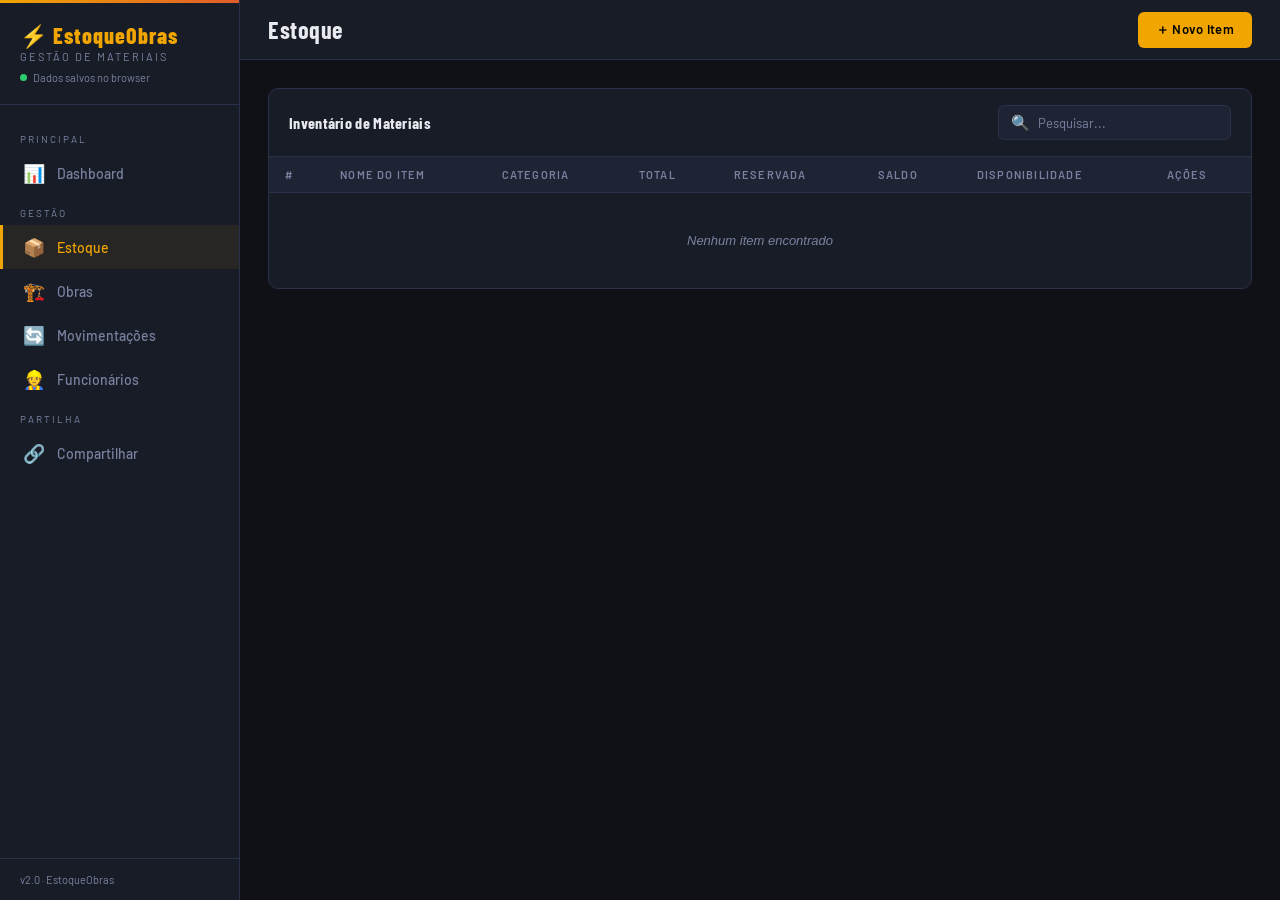
==== commit f62b2a59: "Add files via upload" ====
--- a/index.html
+++ b/index.html
@@ -41,14 +41,20 @@
     </div>
     <nav>
       <div class="nav-section">Principal</div>
-      <a class="nav-item" href="#dashboard"><span class="icon">📊</span> Dashboard</a>
+      <a class="nav-item" href="#dashboard">
+        <span class="icon">📊</span> Dashboard</a>
       <div class="nav-section">Gestão</div>
-      <a class="nav-item" href="#estoque"><span class="icon">📦</span> Estoque</a>
-      <a class="nav-item" href="#obras"><span class="icon">🏗️</span> Obras</a>
-      <a class="nav-item" href="#movimentacoes"><span class="icon">🔄</span> Movimentações</a>
-      <a class="nav-item" href="#funcionarios"><span class="icon">👷</span> Funcionários</a>
+      <a class="nav-item" href="#estoque">
+        <span class="icon">📦</span> Estoque</a>
+      <a class="nav-item" href="#obras">
+        <span class="icon">🏗️</span> Obras</a>
+      <a class="nav-item" href="#movimentacoes">
+        <span class="icon">🔄</span> Movimentações</a>
+      <a class="nav-item" href="#funcionarios">
+        <span class="icon">👷</span> Funcionários</a>
       <div class="nav-section">Partilha</div>
-      <a class="nav-item" href="#compartilhar"><span class="icon">🔗</span> Compartilhar</a>
+      <a class="nav-item" href="#compartilhar">
+        <span class="icon">🔗</span> Compartilhar</a>
     </nav>
     <div class="sidebar-footer">v2.0 · EstoqueObras</div>
   </aside>
@@ -57,7 +63,7 @@
   <div class="main">
     <div class="topbar">
       <div class="page-title" id="topTitle">Estoque</div>
-      <div class="topbar-actions" id="topActions"></div>
+      <div class="topbar-actions" id="topActions"> </div>
     </div>
     <div class="content">
 
@@ -91,11 +97,14 @@
         </div>
         <div class="dash-grid">
           <div class="table-wrap">
-            <div class="table-header"><div class="table-title">Últimas Movimentações</div></div>
+            <div class="table-header">
+              <div class="table-title">Últimas Movimentações</div></div>
             <div class="activity-list" id="dash-activity"></div>
           </div>
           <div class="table-wrap">
-            <div class="table-header"><div class="table-title">⚠️ Saldo Baixo</div></div>
+            <div class="table-header">
+              <div class="table-title">⚠️ Saldo Baixo</div>
+            </div>
             <div class="alerts-wrap" style="padding:16px" id="dash-alerts"></div>
           </div>
         </div>
@@ -112,11 +121,18 @@
             </div>
           </div>
           <table>
-            <thead><tr>
-              <th>#</th><th>Nome do Item</th><th>Categoria</th>
-              <th>Total</th><th>Reservada</th><th>Saldo</th>
-              <th>Disponibilidade</th><th>Ações</th>
-            </tr></thead>
+            <thead>
+              <tr>
+              <th>#</th>
+              <th>Nome do Item</th>
+              <th>Categoria</th>
+              <th>Total</th>
+              <th>Reservada</th>
+              <th>Saldo</th>
+              <th>Disponibilidade</th>
+              <th>Ações</th>
+            </tr>
+          </thead>
             <tbody id="tbody-estoque"></tbody>
           </table>
         </div>
@@ -125,9 +141,18 @@
       <!-- OBRAS -->
       <div class="page" id="page-obras">
         <div class="table-wrap">
-          <div class="table-header"><div class="table-title">Cadastro de Obras</div></div>
+          <div class="table-header">
+            <div class="table-title">Cadastro de Obras</div></div>
           <table>
-            <thead><tr><th>#</th><th>Local da Obra</th><th>Responsável</th><th>Status</th><th>Ações</th></tr></thead>
+            <thead>
+              <tr>
+                <th>#</th>
+                <th>Local da Obra</th>
+                <th>Responsável</th>
+                <th>Status</th>
+                <th>Ações</th>
+              </tr>
+            </thead>
             <tbody id="tbody-obras"></tbody>
           </table>
         </div>
@@ -144,7 +169,16 @@
             </div>
           </div>
           <table>
-            <thead><tr><th>Data</th><th>Item</th><th>Qtd</th><th>Tipo</th><th>Obra</th><th>Funcionário</th></tr></thead>
+            <thead>
+              <tr>
+                <th>Data</th>
+                <th>Item</th>
+                <th>Qtd</th>
+                <th>Tipo</th>
+                <th>Obra</th>
+                <th>Funcionário</th>
+              </tr>
+            </thead>
             <tbody id="tbody-movs"></tbody>
           </table>
         </div>
@@ -155,7 +189,14 @@
         <div class="table-wrap">
           <div class="table-header"><div class="table-title">Cadastro de Funcionários</div></div>
           <table>
-            <thead><tr><th>#</th><th>Nome</th><th>Cargo / Função</th><th>Ações</th></tr></thead>
+            <thead>
+              <tr>
+                <th>#</th>
+                <th>Nome</th>
+                <th>Cargo / Função</th>
+                <th>Ações</th>
+              </tr>
+            </thead>
             <tbody id="tbody-funcs"></tbody>
           </table>
         </div>
@@ -345,28 +386,7 @@
 function getAll() { return { estoque:ld(K.e), obras:ld(K.o), movs:ld(K.m), funcs:ld(K.f) }; }
 function setAll(d) { sv(K.e,d.estoque); sv(K.o,d.obras); sv(K.m,d.movs); sv(K.f,d.funcs); }
 
-// ── Dados de exemplo na primeira vez ──
-(function seed() {
-  if (!ld(K.e).length) sv(K.e, [
-    {id:genId(),nome:'Cimento CP-II',      categoria:'Materiais Básicos',total:500,  reservada:0,unidade:'sacos', minimo:50 },
-    {id:genId(),nome:'Tijolo Cerâmico 6F', categoria:'Alvenaria',        total:10000,reservada:0,unidade:'unid',  minimo:500},
-    {id:genId(),nome:'Vergalhão 10mm',     categoria:'Ferragem',         total:300,  reservada:0,unidade:'barras',minimo:30 },
-    {id:genId(),nome:'Areia Média',        categoria:'Agregados',        total:80,   reservada:0,unidade:'m³',   minimo:10 },
-    {id:genId(),nome:'Brita 1',            categoria:'Agregados',        total:60,   reservada:0,unidade:'m³',   minimo:10 },
-  ]);
-  if (!ld(K.o).length) sv(K.o, [
-    {id:genId(),local:'Obra Central – Rua das Flores, 123',  responsavel:'João Silva',    status:'Ativa'  },
-    {id:genId(),local:'Condomínio Bela Vista – Lote 7',      responsavel:'Maria Oliveira',status:'Ativa'  },
-    {id:genId(),local:'Reforma Comercial – Av. Brasil, 450', responsavel:'Carlos Mendes', status:'Pausada'},
-  ]);
-  if (!ld(K.f).length) sv(K.f, [
-    {id:genId(),nome:'João Silva',    cargo:'Gestor de Obras'},
-    {id:genId(),nome:'Maria Oliveira',cargo:'Engenheira Civil'},
-    {id:genId(),nome:'Carlos Mendes', cargo:'Encarregado'    },
-    {id:genId(),nome:'Pedro Alves',   cargo:'Motorista'      },
-    {id:genId(),nome:'Fernanda Costa',cargo:'Almoxarife'     },
-  ]);
-})();
+
 
 // ═══════════════════════════════════════════
 //  EXPORT / IMPORT
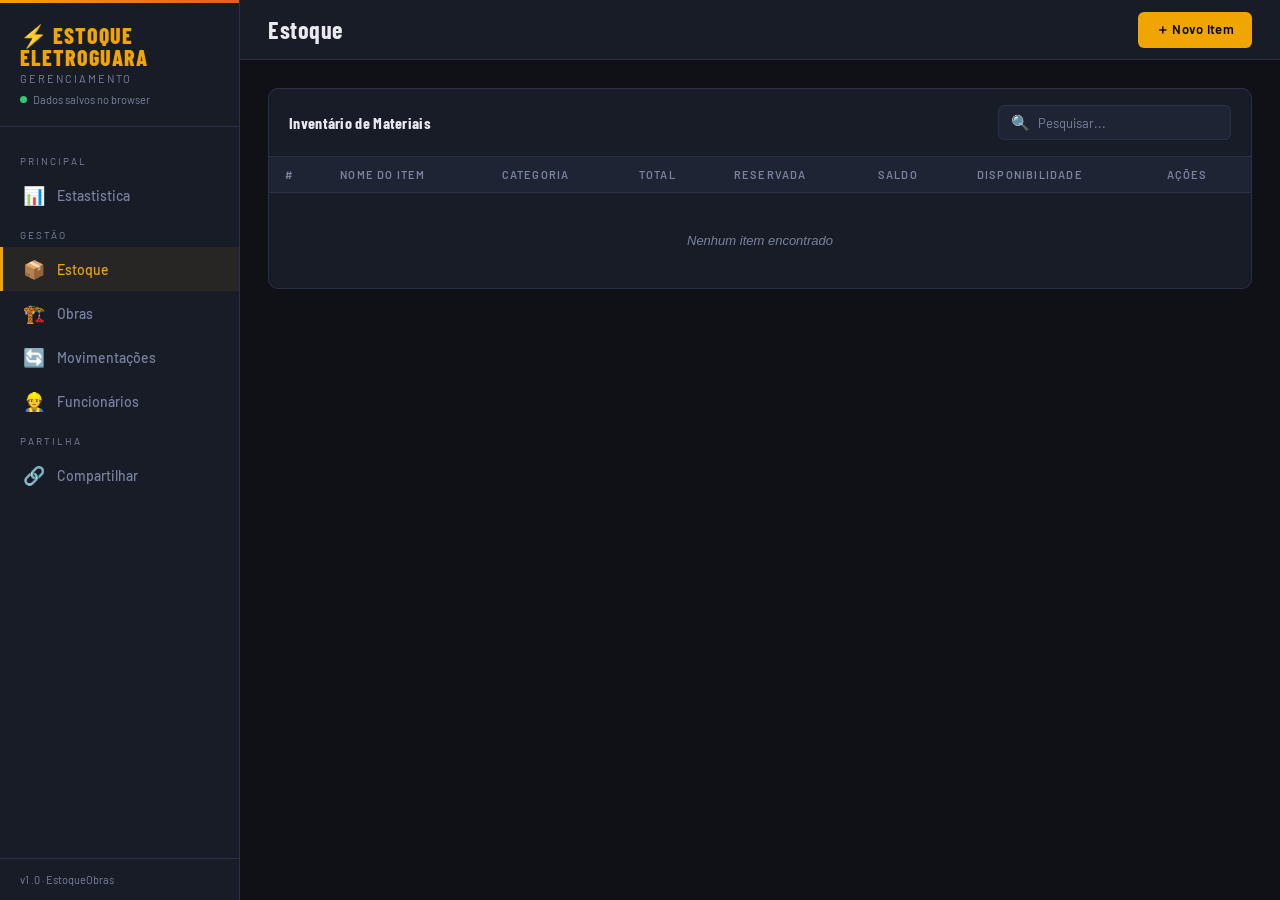
==== commit 93ac773a: "Add files via upload" ====
--- a/index.html
+++ b/index.html
@@ -3,7 +3,7 @@
 <head>
   <meta charset="UTF-8"/>
   <meta name="viewport" content="width=device-width, initial-scale=1.0"/>
-  <title>EstoqueObras — Gestão de Materiais</title>
+  <title>OPERAÇÃO</title>
   <link rel="stylesheet" href="styles.css"/>
   <style>
     .share-panel {
@@ -32,8 +32,8 @@
   <!-- SIDEBAR -->
   <aside class="sidebar">
     <div class="logo">
-      <div class="logo-title">⚡ EstoqueObras</div>
-      <div class="logo-sub">Gestão de Materiais</div>
+      <div class="logo-title">⚡ ESTOQUE ELETROGUARA</div>
+      <div class="logo-sub">Gerenciamento</div>
       <div class="logo-sync">
         <div class="sync-dot"></div>
         <span>Dados salvos no browser</span>
@@ -42,7 +42,7 @@
     <nav>
       <div class="nav-section">Principal</div>
       <a class="nav-item" href="#dashboard">
-        <span class="icon">📊</span> Dashboard</a>
+        <span class="icon">📊</span> Estastistica</a>
       <div class="nav-section">Gestão</div>
       <a class="nav-item" href="#estoque">
         <span class="icon">📦</span> Estoque</a>
@@ -56,7 +56,8 @@
       <a class="nav-item" href="#compartilhar">
         <span class="icon">🔗</span> Compartilhar</a>
     </nav>
-    <div class="sidebar-footer">v2.0 · EstoqueObras</div>
+    <div class="sidebar-footer">v1
+      .0 · EstoqueObras</div>
   </aside>
 
   <!-- MAIN -->
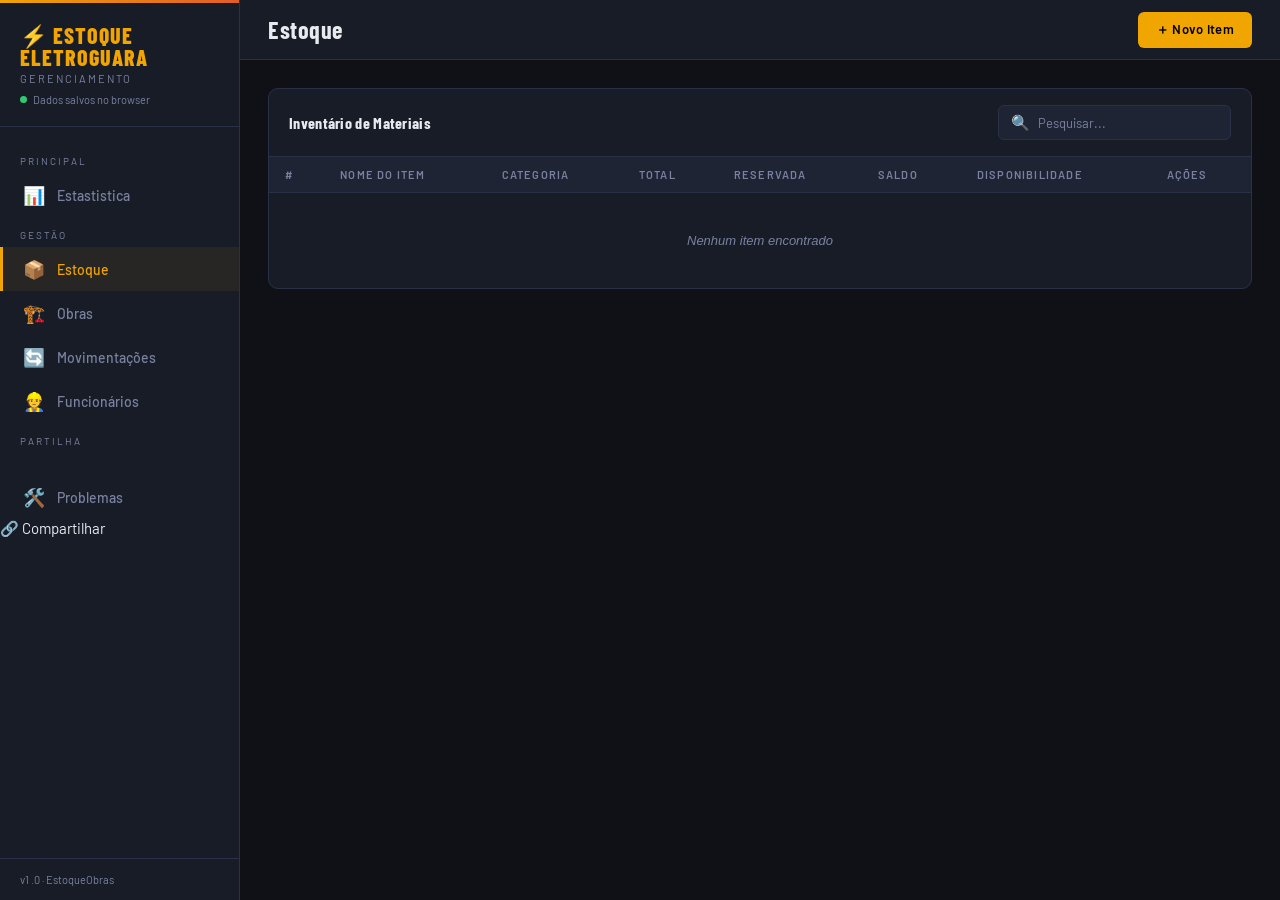
==== commit f109a5f2: "Add files via upload" ====
--- a/index.html
+++ b/index.html
@@ -54,6 +54,8 @@
         <span class="icon">👷</span> Funcionários</a>
       <div class="nav-section">Partilha</div>
       <a class="nav-item" href="#compartilhar">
+        <a class="nav-item" href="problemas.html" target="_blank">
+          <span class="icon">🛠️</span> Problemas</a>
         <span class="icon">🔗</span> Compartilhar</a>
     </nav>
     <div class="sidebar-footer">v1
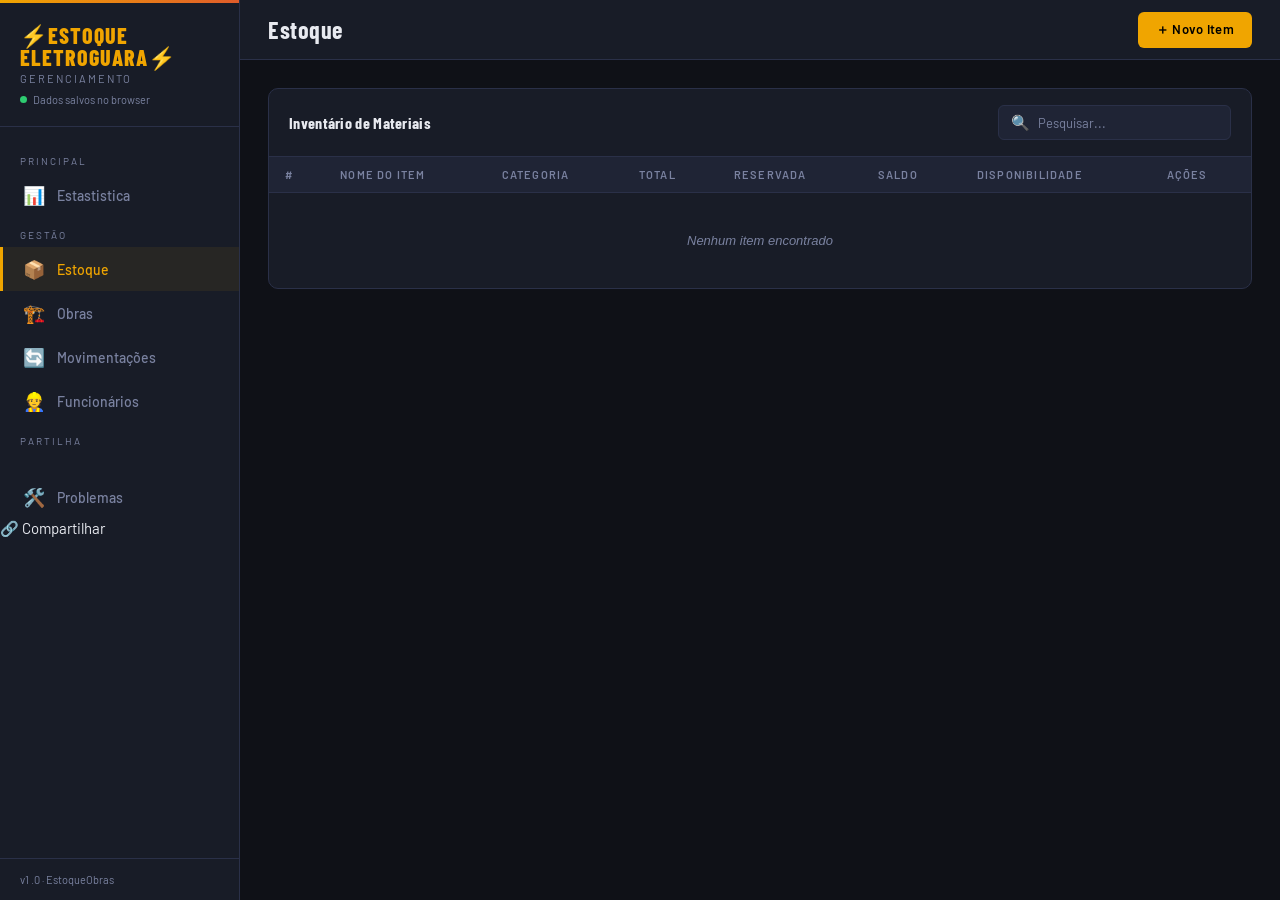
==== commit 3e1b5f6a: "Add files via upload" ====
--- a/index.html
+++ b/index.html
@@ -32,7 +32,7 @@
   <!-- SIDEBAR -->
   <aside class="sidebar">
     <div class="logo">
-      <div class="logo-title">⚡ ESTOQUE ELETROGUARA</div>
+      <div class="logo-title">⚡ESTOQUE ELETROGUARA⚡</div>
       <div class="logo-sub">Gerenciamento</div>
       <div class="logo-sync">
         <div class="sync-dot"></div>
@@ -270,7 +270,7 @@
     <div class="modal-body">
       <input type="hidden" id="item-id"/>
       <div class="grid-2">
-        <div class="form-group"><label class="form-label">Nome do Item *</label><input class="form-control" id="item-nome" placeholder="Ex: Cimento CP-II"/></div>
+        <div class="form-group"><label class="form-label">Nome do Item *</label><input class="form-control" id="item-nome" placeholder="Ex: Cabo Preto"/></div>
         <div class="form-group"><label class="form-label">Categoria *</label><input class="form-control" id="item-cat" placeholder="Ex: Materiais Básicos"/></div>
       </div>
       <div class="grid-2">
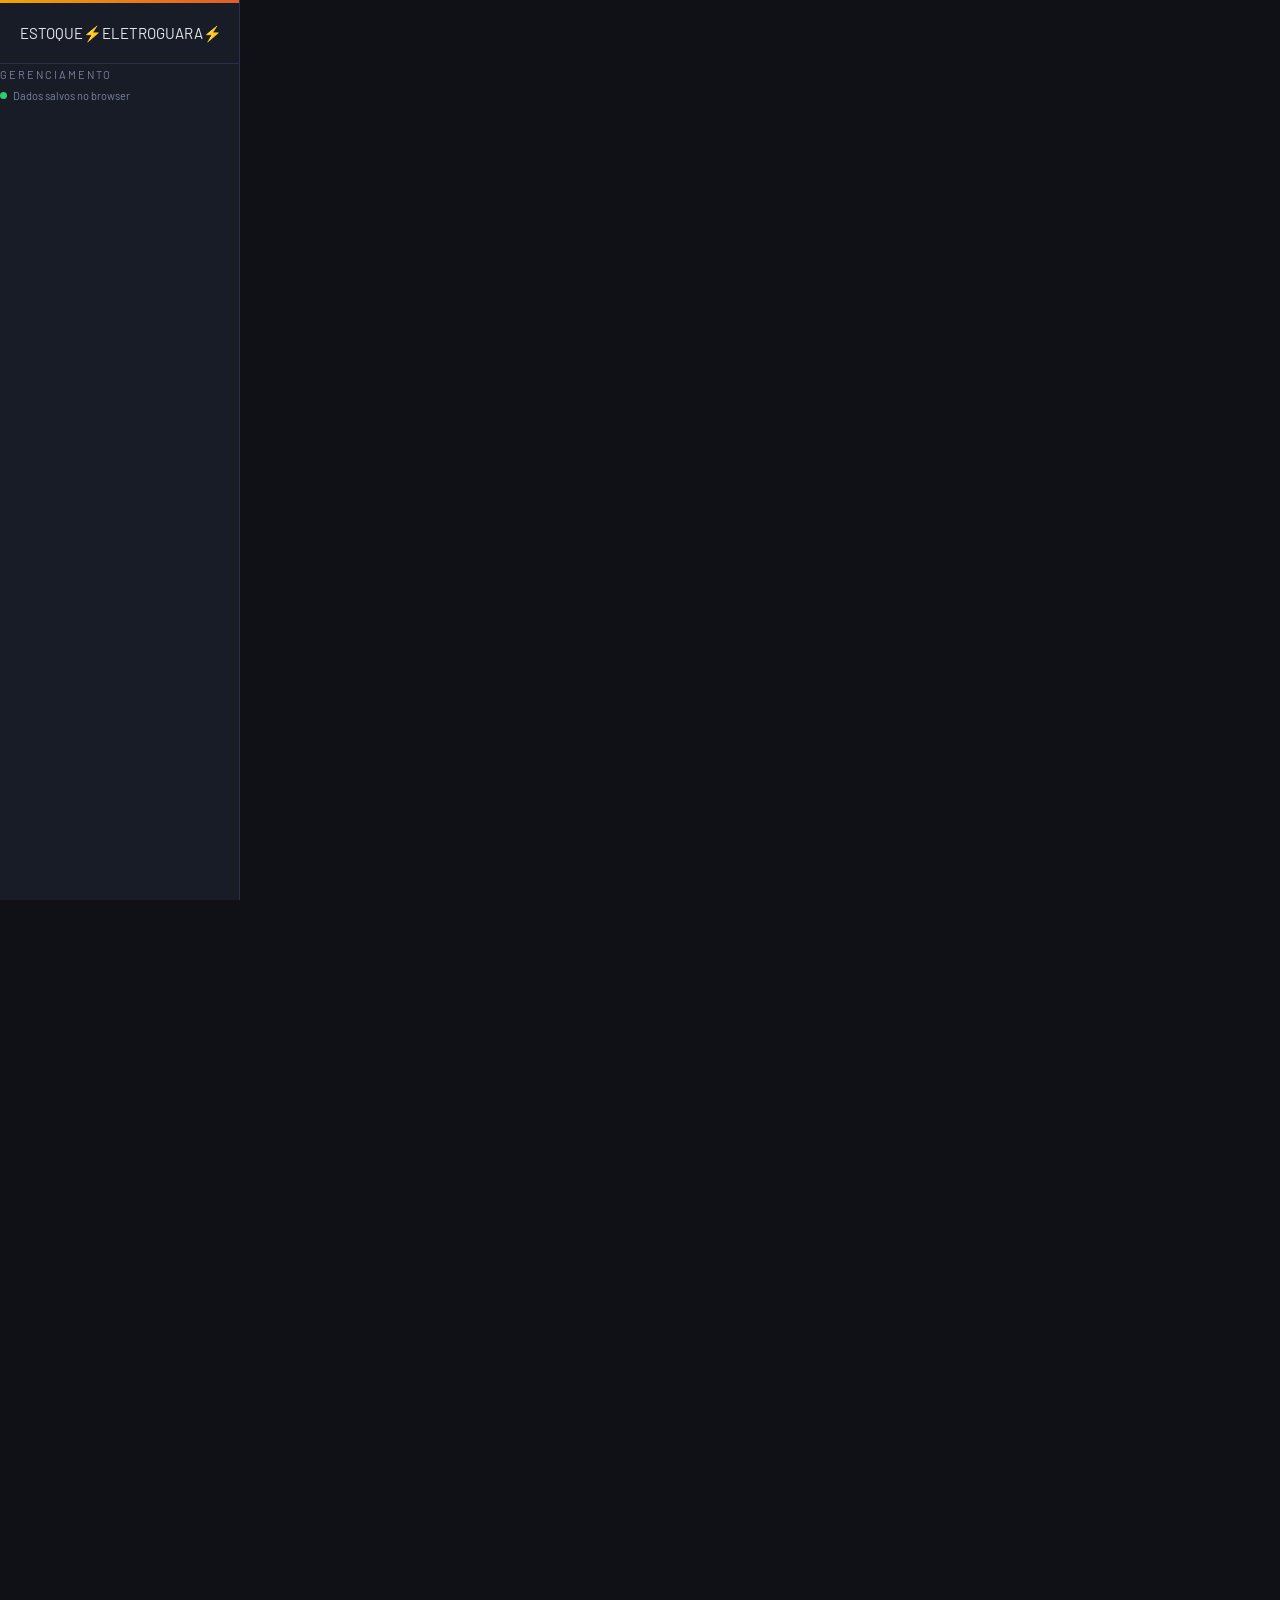
==== commit 48d74fa1: "Add files via upload" ====
--- a/index.html
+++ b/index.html
@@ -32,7 +32,7 @@
   <!-- SIDEBAR -->
   <aside class="sidebar">
     <div class="logo">
-      <div class="logo-title">⚡ESTOQUE ELETROGUARA⚡</div>
+      <div class="logo-title"></div>ESTOQUE⚡ELETROGUARA⚡</div>
       <div class="logo-sub">Gerenciamento</div>
       <div class="logo-sync">
         <div class="sync-dot"></div>
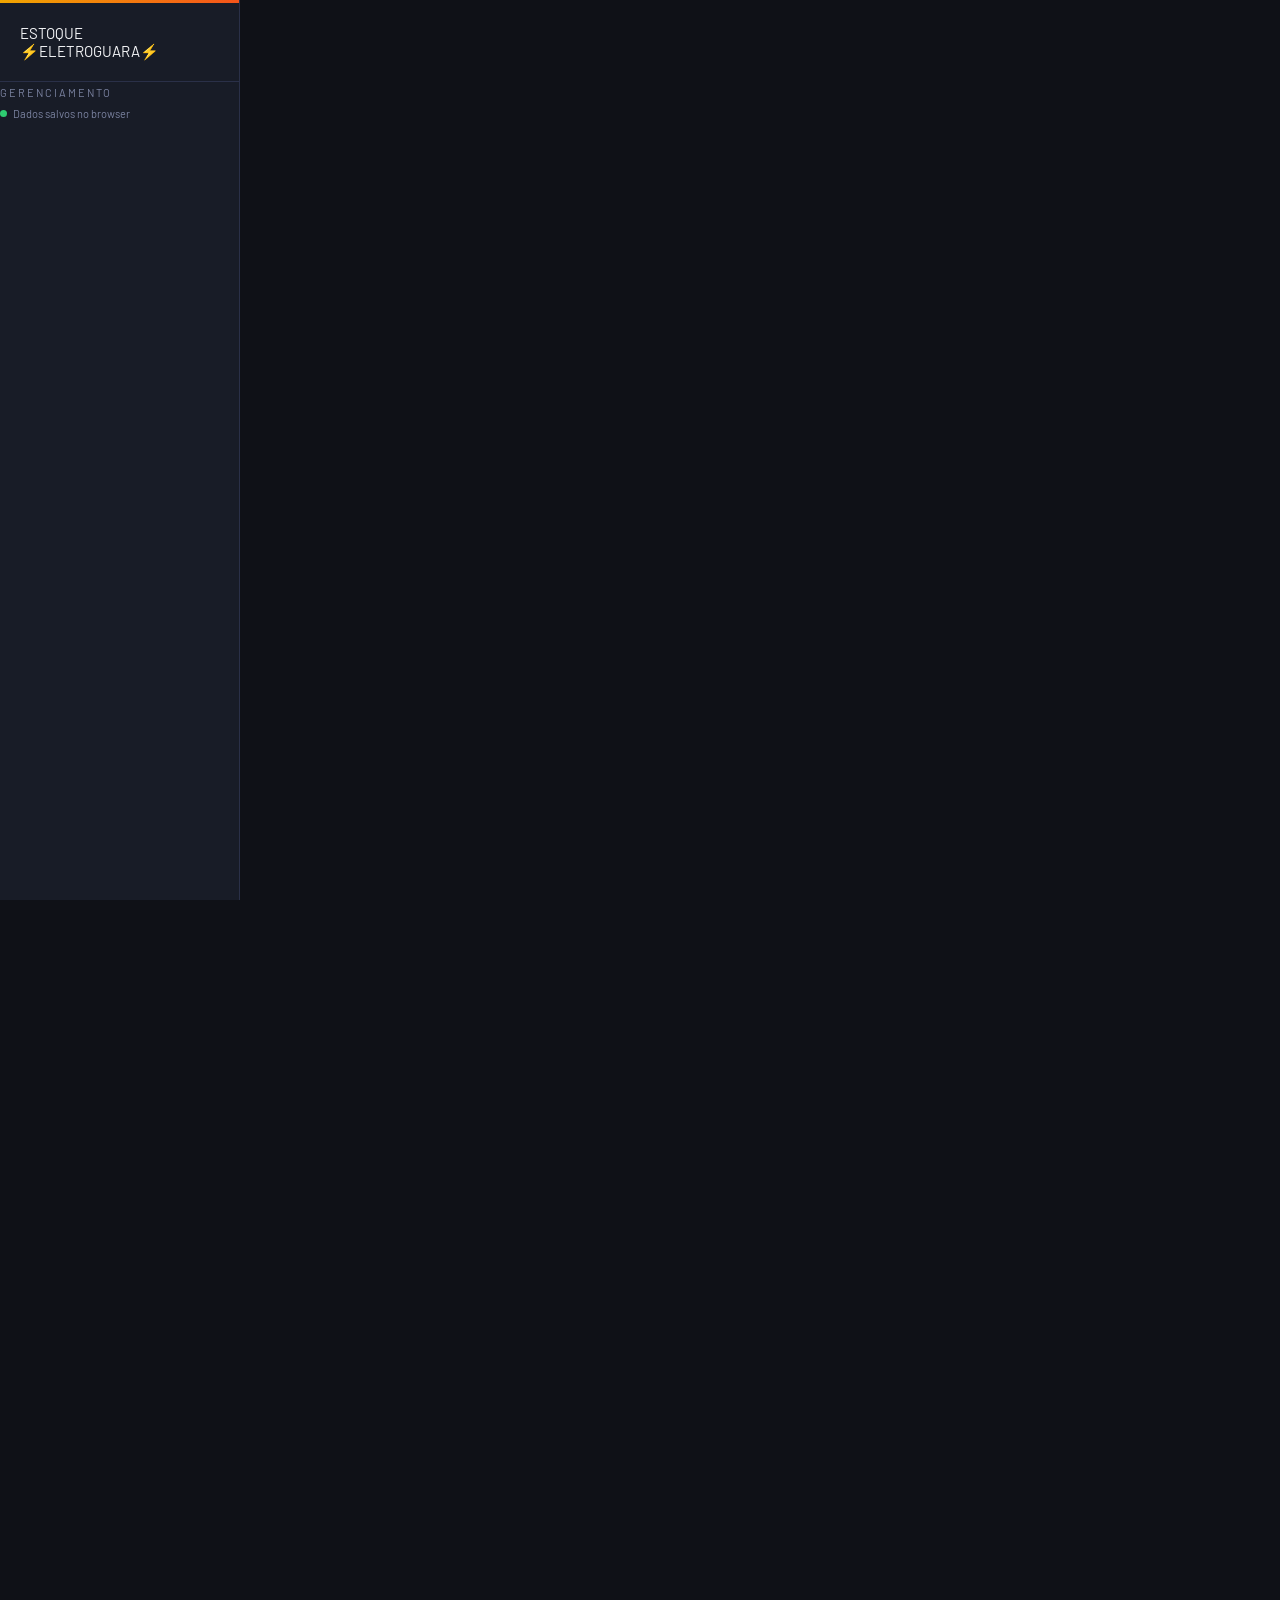
==== commit 15ece7f0: "Add files via upload" ====
--- a/index.html
+++ b/index.html
@@ -32,7 +32,8 @@
   <!-- SIDEBAR -->
   <aside class="sidebar">
     <div class="logo">
-      <div class="logo-title"></div>ESTOQUE⚡ELETROGUARA⚡</div>
+      <div class="logo-title"></div>ESTOQUE
+      ⚡ELETROGUARA⚡</div>
       <div class="logo-sub">Gerenciamento</div>
       <div class="logo-sync">
         <div class="sync-dot"></div>
--- a/styles.css
+++ b/styles.css
@@ -10,12 +10,12 @@
   --surface2: #1f2435;
   --border:   #2a3048;
   --accent:   #f0a500;
-  --accent2:  #e05c2a;
+  --accent2:  #f5541a;
   --green:    #2ecc71;
   --red:      #e74c3c;
   --blue:     #3498db;
   --purple:   #9b59b6;
-  --text:     #e8eaf0;
+  --text:     #f5f6f8;
   --muted:    #7a82a0;
   --fd: 'Barlow Condensed', sans-serif;
   --fb: 'Barlow', sans-serif;
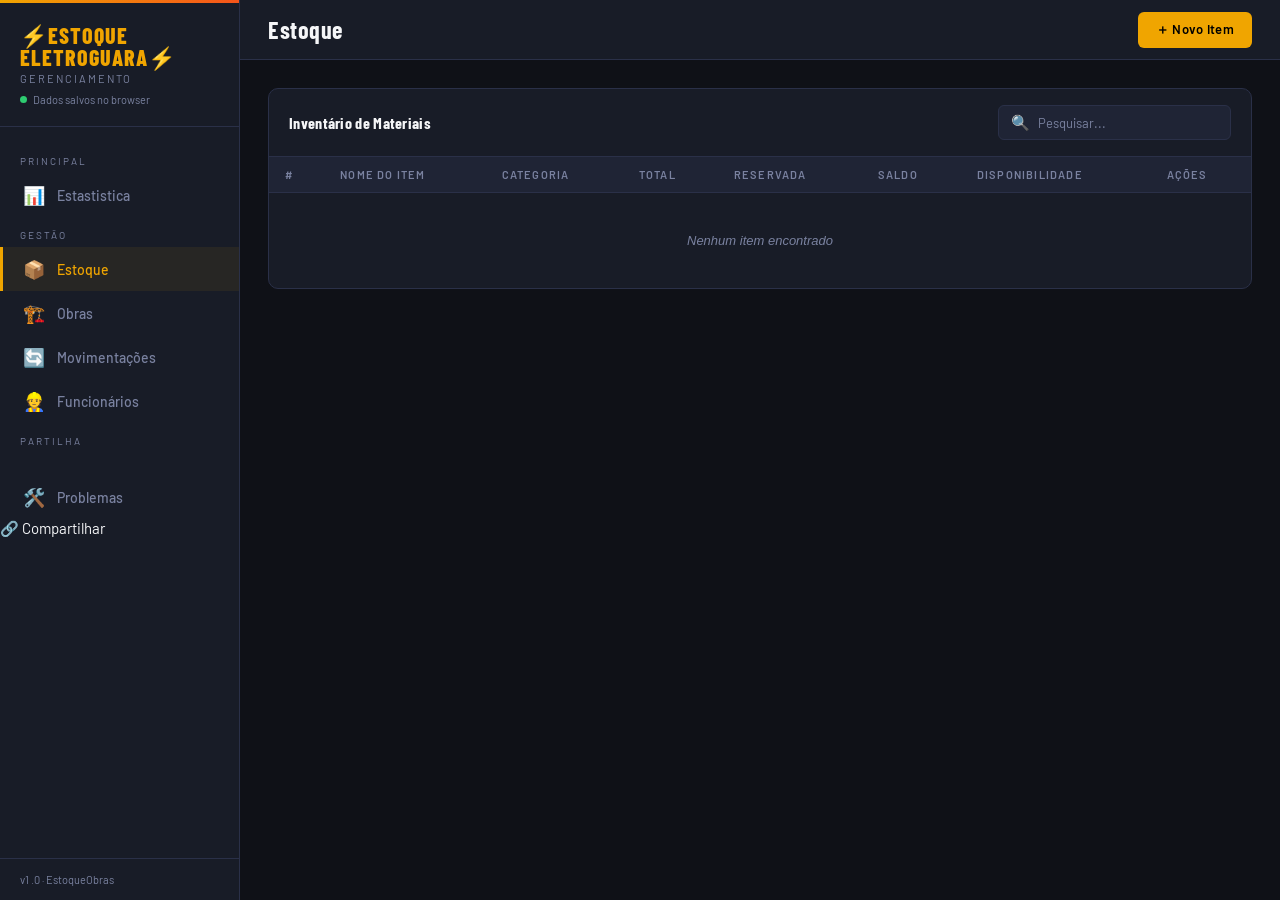
==== commit d1c9dae5: "Add files via upload" ====
--- a/index.html
+++ b/index.html
@@ -32,8 +32,7 @@
   <!-- SIDEBAR -->
   <aside class="sidebar">
     <div class="logo">
-      <div class="logo-title"></div>ESTOQUE
-      ⚡ELETROGUARA⚡</div>
+      <div class="logo-title">⚡ESTOQUE ELETROGUARA⚡</div>
       <div class="logo-sub">Gerenciamento</div>
       <div class="logo-sync">
         <div class="sync-dot"></div>
